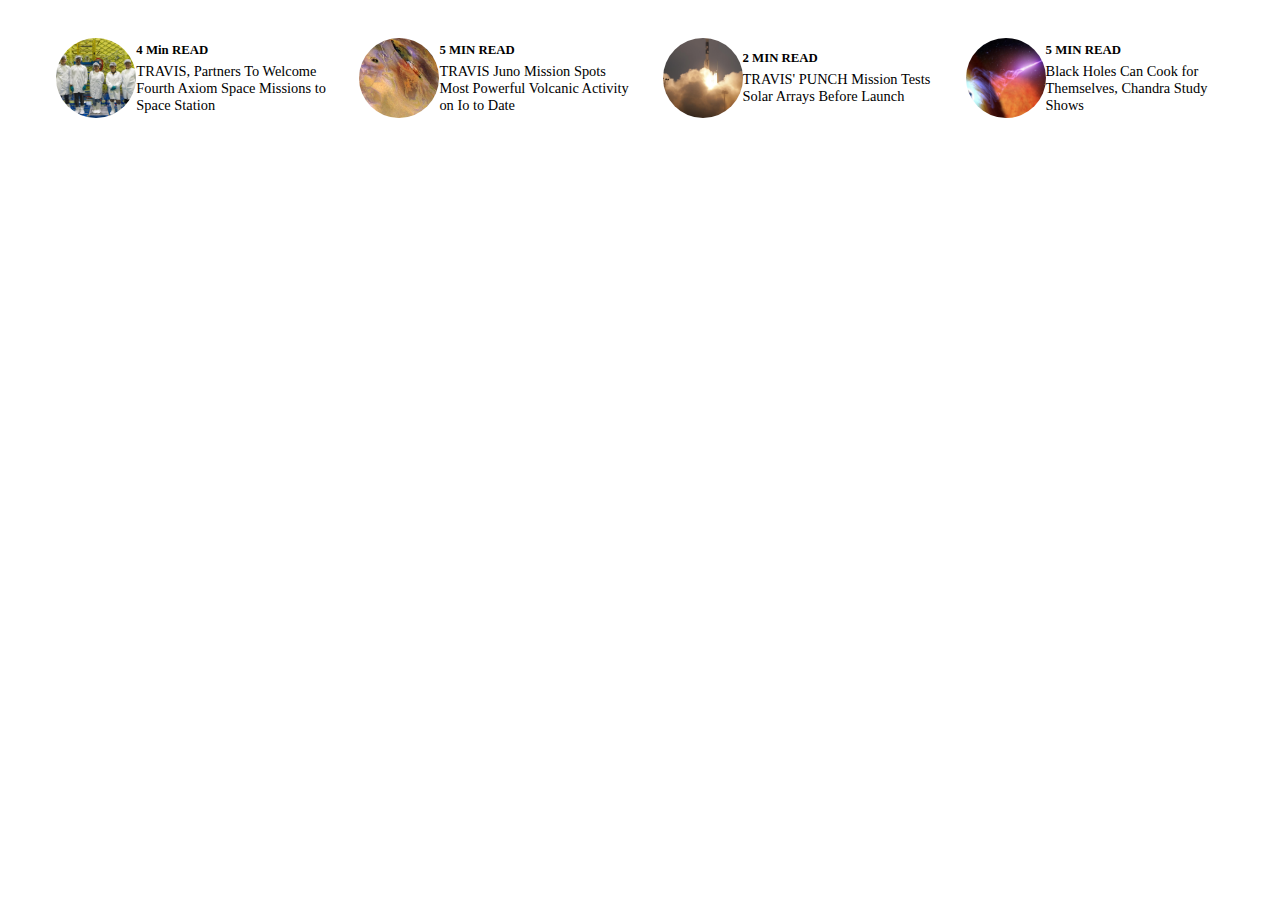
==== additional_news.html @ 7de81eb8 "Second Commit" ====
<!DOCTYPE html>
<html lang="en">
<head>
    <link rel="stylesheet" href="styles/additional_news.css">
</head>
<body>
    <div class="additional-container">
        <div class="news-cards-2">
            <div class="news-card-2 card-5">
                <img src="images/astronauts.jpg" alt="News 5" class="news-image-2">
                <div class="news-content-2">
                    <h3>4 Min READ</h3>
                    <p>TRAVIS, Partners To Welcome Fourth Axiom Space Missions to Space Station</p>
                </div>
            </div>
            <div class="news-card-2 card-6">
                <img src="images/Io.jpg" alt="News 6" class="news-image-2">
                <div class="news-content-2">
                    <h3>5 MIN READ</h3>
                    <p>TRAVIS Juno Mission Spots Most Powerful Volcanic Activity on Io to Date</p>
                </div>
            </div>
            <div class="news-card-2 card-7">
                <img src="images/rocket.jpg" alt="News 7" class="news-image-2">
                <div class="news-content-2">
                    <h3>2 MIN READ</h3>
                    <p>TRAVIS' PUNCH Mission Tests Solar Arrays Before Launch</p>
                </div>
            </div>
            <div class="news-card-2 card-8">
                <img src="images/blackhole-2.jpg" alt="News 8" class="news-image-2">
                <div class="news-content-2">
                    <h3>5 MIN READ</h3>
                    <p>Black Holes Can Cook for Themselves, Chandra Study Shows</p>
                </div>
            </div>
        </div>
    </div>
</body>
</html>
---- styles/additional_news.css ----
/* General container styles for additional content */
.additional-container {
    text-align: center;
    width: 100%; /* Full width of container */
    margin: 0 auto; /* Center the container */
    padding: 10px;
}

/* News cards layout */
.news-cards-2 {
    display: flex; /* Flexbox for layout */
    justify-content: center; /* Center items */
    flex-wrap: wrap; /* Allow wrapping */
    gap: 5px; /* Reduce gap between cards */
}

.news-card-2 {
    display: flex; /* Use flexbox for layout */
    align-items: center; /* Center vertically */
    background: transparent; /* Transparent background */
    padding: 5px; /* Reduce padding */
    overflow: hidden; /* Ensure content fits in card */
    color: #000; /* Text color to black */
    flex: 0 1 22%; /* Adjust width for each card */
    border: none; /* Remove border */
    margin: 5px; /* Reduce margin */
}

.news-image-2 {
    width: 80px; /* Fixed width for circle shape */
    height: 80px; /* Fixed height for circle shape */
    object-fit: cover; /* Cover area without distortion */
    border-radius: 50%; /* Circle shape */
    flex-shrink: 0; /* Prevent image from shrinking */
}

/* News content positioning */
.news-content-2 {
    text-align: left; /* Align text to the left */
    color: #000; /* Text color to black */
    
}

/* Headline styles */
.news-card-2 h3 {
    margin: 0 0 5px;
    font-size: .8rem;
}

.news-card-2 p {
    margin: 0;
    font-size: 0.9rem;
    color: #000; /* Text color to black */
}

/* Specific styles for each card */
.card-5, .card-6, .card-7, .card-8 {
    height: 100px; /* Uniform height for all cards */
}
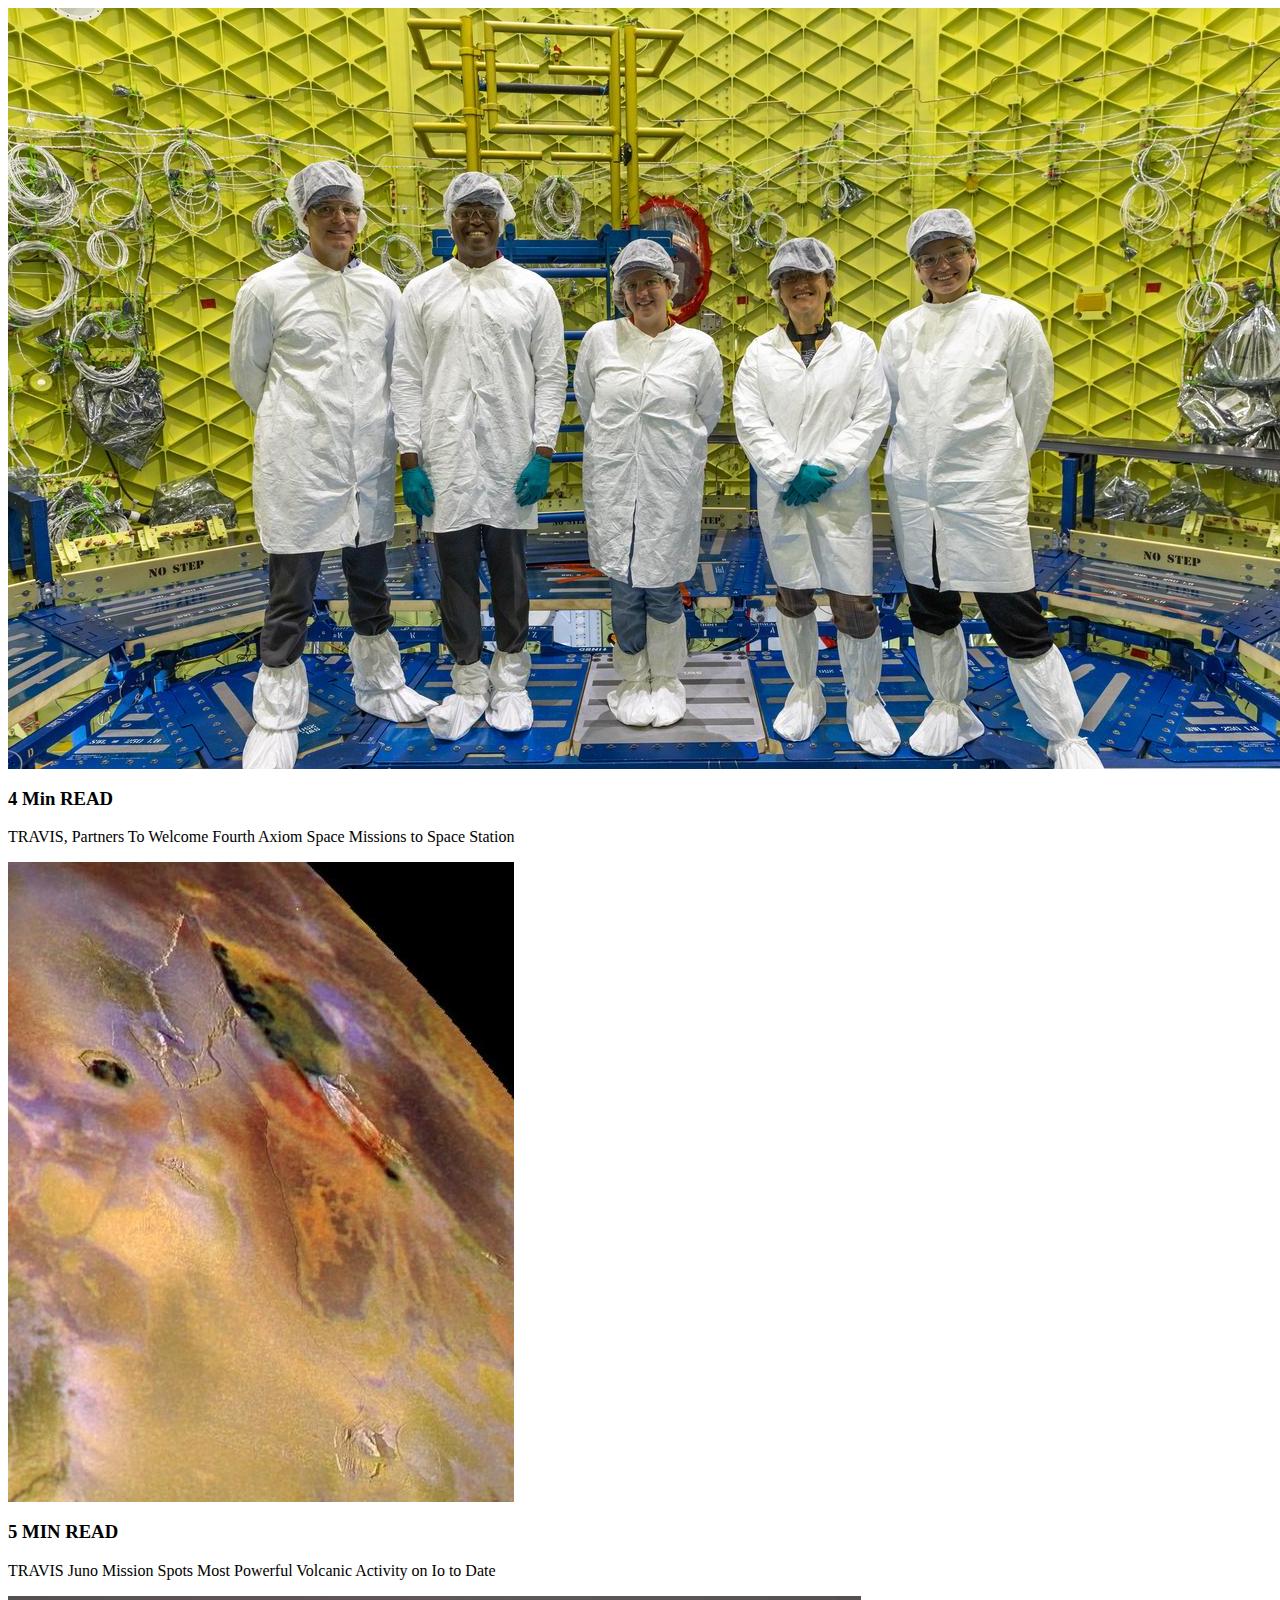
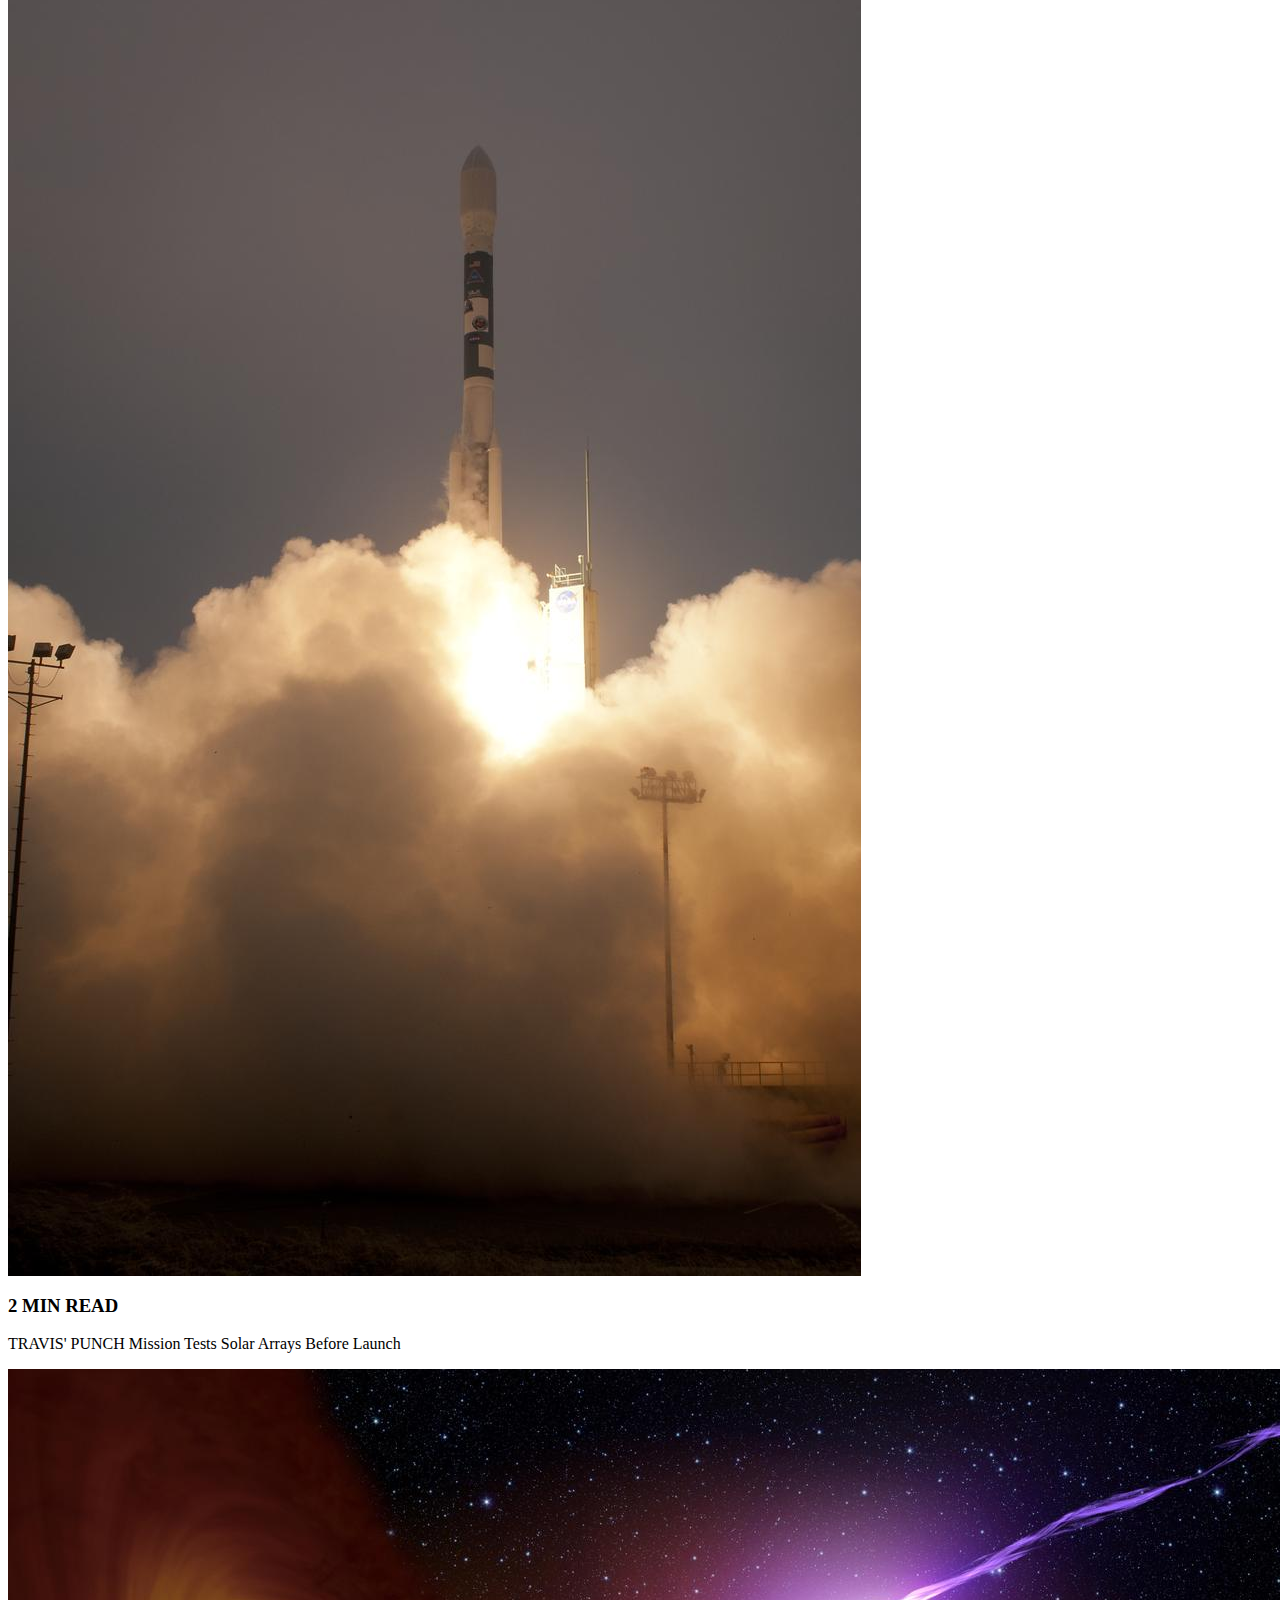
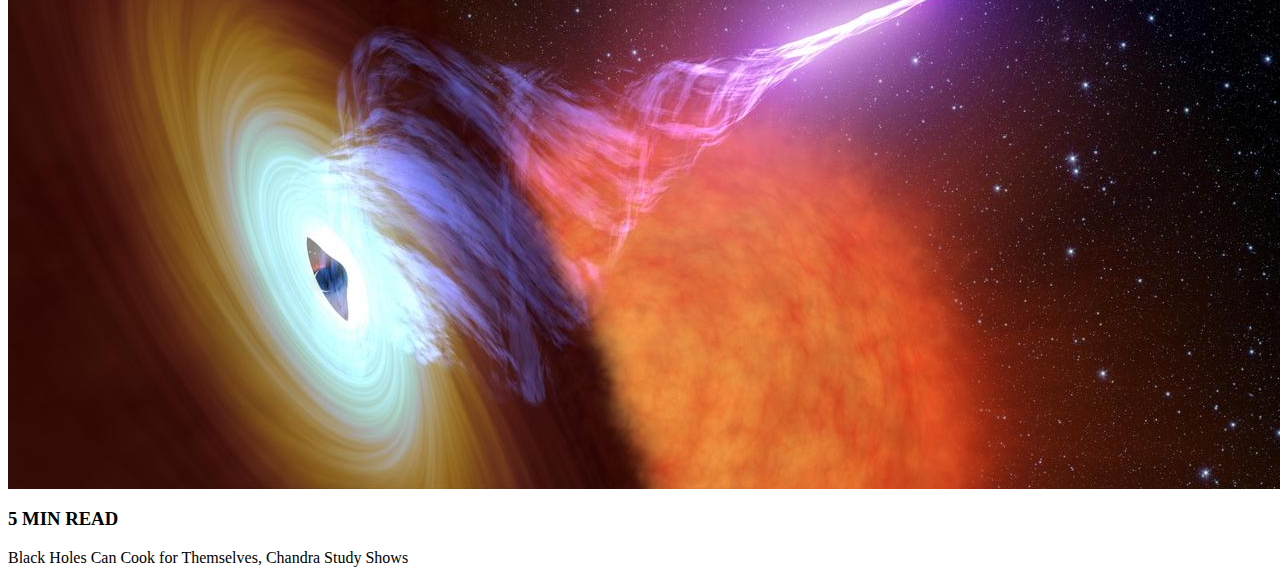
==== commit 6f2a8118: "Third Commit" ====
--- a/additional_news.html
+++ b/additional_news.html
@@ -1,40 +1,55 @@
-<!DOCTYPE html>
-<html lang="en">
-<head>
-    <link rel="stylesheet" href="styles/additional_news.css">
-</head>
 <body>
+    <!-- Container for the Additional News section -->
     <div class="additional-container">
+        <!-- Container for the news cards -->
         <div class="news-cards-2">
+            <!-- Individual news card 5 -->
             <div class="news-card-2 card-5">
+                <!-- Image for news card 5 -->
                 <img src="images/astronauts.jpg" alt="News 5" class="news-image-2">
+                <!-- Content for news card 5 -->
                 <div class="news-content-2">
+                    <!-- Header for news card 5 -->
                     <h3>4 Min READ</h3>
+                    <!-- Paragraph for news card 5 -->
                     <p>TRAVIS, Partners To Welcome Fourth Axiom Space Missions to Space Station</p>
                 </div>
             </div>
+            <!-- Individual news card 6 -->
             <div class="news-card-2 card-6">
+                <!-- Image for news card 6 -->
                 <img src="images/Io.jpg" alt="News 6" class="news-image-2">
+                <!-- Content for news card 6 -->
                 <div class="news-content-2">
+                    <!-- Header for news card 6 -->
                     <h3>5 MIN READ</h3>
+                    <!-- Paragraph for news card 6 -->
                     <p>TRAVIS Juno Mission Spots Most Powerful Volcanic Activity on Io to Date</p>
                 </div>
             </div>
+            <!-- Individual news card 7 -->
             <div class="news-card-2 card-7">
+                <!-- Image for news card 7 -->
                 <img src="images/rocket.jpg" alt="News 7" class="news-image-2">
+                <!-- Content for news card 7 -->
                 <div class="news-content-2">
+                    <!-- Header for news card 7 -->
                     <h3>2 MIN READ</h3>
+                    <!-- Paragraph for news card 7 -->
                     <p>TRAVIS' PUNCH Mission Tests Solar Arrays Before Launch</p>
                 </div>
             </div>
+            <!-- Individual news card 8 -->
             <div class="news-card-2 card-8">
+                <!-- Image for news card 8 -->
                 <img src="images/blackhole-2.jpg" alt="News 8" class="news-image-2">
+                <!-- Content for news card 8 -->
                 <div class="news-content-2">
+                    <!-- Header for news card 8 -->
                     <h3>5 MIN READ</h3>
+                    <!-- Paragraph for news card 8 -->
                     <p>Black Holes Can Cook for Themselves, Chandra Study Shows</p>
                 </div>
             </div>
         </div>
     </div>
-</body>
-</html>
